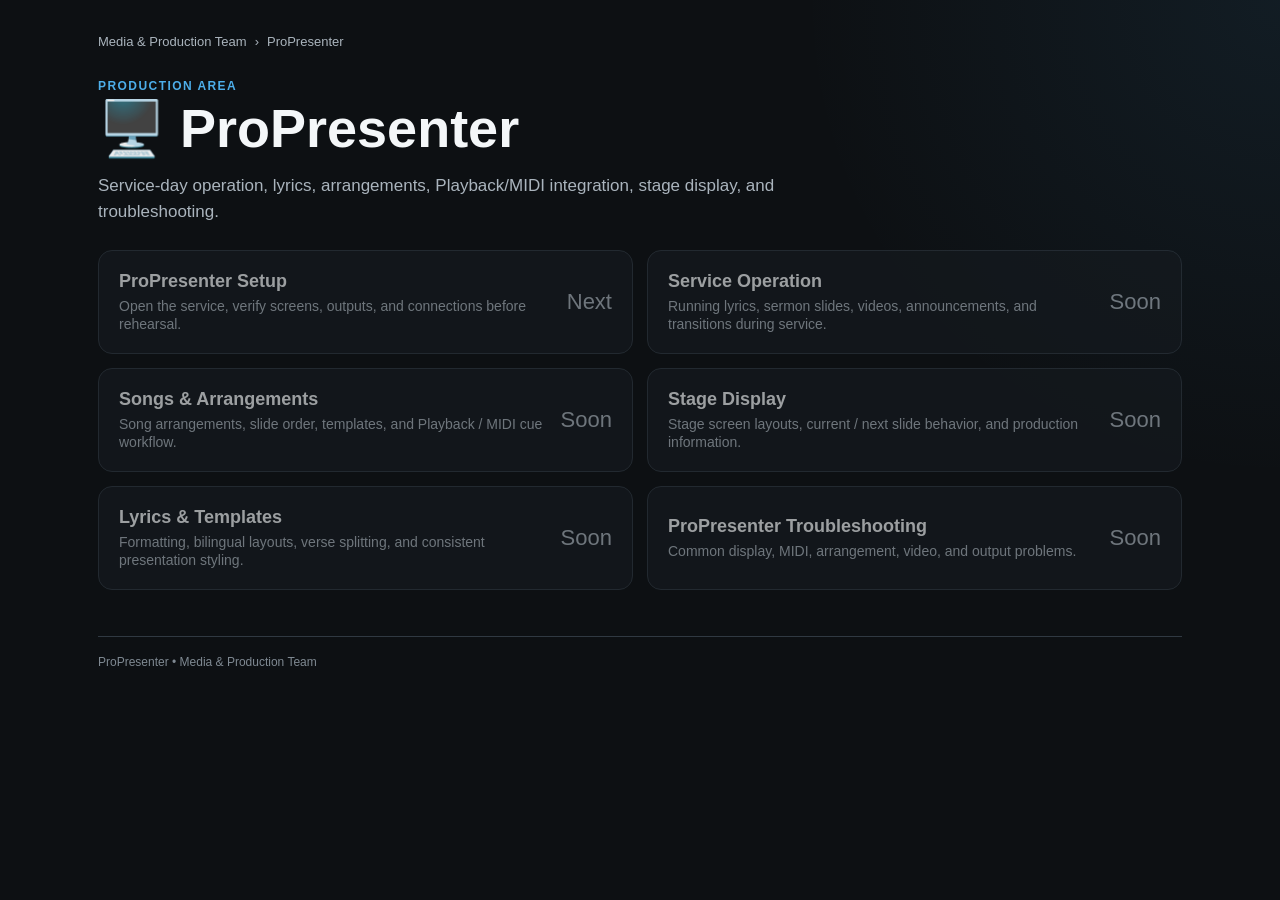
==== pro-presenter/index.html @ 58f9796d "Add ProPresenter section landing page" ====
<!doctype html>
<html lang="en"><head>
<meta charset="utf-8"><meta name="viewport" content="width=device-width,initial-scale=1">
<title>ProPresenter | Media & Production Team</title><link rel="stylesheet" href="../styles.css">
</head><body><main class="wrap">
<div class="breadcrumb"><a href="../">Media & Production Team</a><span>›</span><span>ProPresenter</span></div>
<section class="pagehead">
<div class="eyebrow">Production Area</div><h1>🖥️ ProPresenter</h1>
<p>Service-day operation, lyrics, arrangements, Playback/MIDI integration, stage display, and troubleshooting.</p>
</section>
<section class="action-grid">
<div class="action soon"><div><b>ProPresenter Setup</b><span>Open the service, verify screens, outputs, and connections before rehearsal.</span></div><div class="arrow">Next</div></div>
<div class="action soon"><div><b>Service Operation</b><span>Running lyrics, sermon slides, videos, announcements, and transitions during service.</span></div><div class="arrow">Soon</div></div>
<div class="action soon"><div><b>Songs & Arrangements</b><span>Song arrangements, slide order, templates, and Playback / MIDI cue workflow.</span></div><div class="arrow">Soon</div></div>
<div class="action soon"><div><b>Stage Display</b><span>Stage screen layouts, current / next slide behavior, and production information.</span></div><div class="arrow">Soon</div></div>
<div class="action soon"><div><b>Lyrics & Templates</b><span>Formatting, bilingual layouts, verse splitting, and consistent presentation styling.</span></div><div class="arrow">Soon</div></div>
<div class="action soon"><div><b>ProPresenter Troubleshooting</b><span>Common display, MIDI, arrangement, video, and output problems.</span></div><div class="arrow">Soon</div></div>
</section>
<div class="footer">ProPresenter • Media & Production Team</div>
</main></body></html>
---- styles.css ----
:root{
  --bg:#0d1013;
  --panel:#161b20;
  --panel2:#1d2329;
  --line:#303942;
  --text:#f4f7f9;
  --muted:#aab4bd;
  --blue:#4daeea;
  --green:#57ca77;
  --amber:#f0be4a;
  --red:#ee6b69;
  --radius:16px;
}
*{box-sizing:border-box}
html{background:var(--bg);color:var(--text);font-family:Inter,ui-sans-serif,-apple-system,BlinkMacSystemFont,"Segoe UI",sans-serif}
body{margin:0;background:radial-gradient(circle at top right,rgba(77,174,234,.08),transparent 30rem),var(--bg)}
a{color:inherit;text-decoration:none}
.wrap{max-width:1120px;margin:auto;padding:28px 18px 60px}
.topbar{display:flex;align-items:center;justify-content:space-between;gap:16px;margin-bottom:36px}
.brand{display:flex;align-items:center;gap:12px;font-weight:800}
.logo{width:42px;height:42px;border-radius:12px;background:linear-gradient(145deg,#222b33,#11161a);display:grid;place-items:center;border:1px solid var(--line);font-size:21px}
.pill{font-size:12px;color:var(--muted);border:1px solid var(--line);padding:8px 11px;border-radius:999px;background:#13181c}
.hero{padding:24px 0 30px}
.eyebrow{font-size:12px;text-transform:uppercase;letter-spacing:.12em;color:var(--blue);font-weight:800}
h1{font-size:clamp(36px,7vw,64px);line-height:1.02;margin:8px 0 14px;max-width:850px}
.hero p{font-size:18px;line-height:1.55;color:var(--muted);max-width:760px;margin:0}
.section-title{font-size:14px;text-transform:uppercase;letter-spacing:.1em;color:var(--muted);font-weight:800;margin:34px 0 12px}
.grid{display:grid;grid-template-columns:repeat(3,1fr);gap:14px}
.card{display:flex;flex-direction:column;min-height:185px;padding:20px;border:1px solid var(--line);border-radius:var(--radius);background:linear-gradient(145deg,var(--panel2),var(--panel));transition:.18s ease}
.card.live:hover{transform:translateY(-2px);border-color:#52616d}
.card .icon{font-size:28px;margin-bottom:22px}.card h2{font-size:21px;margin:0 0 8px}.card p{color:var(--muted);line-height:1.45;margin:0;flex:1}
.status{margin-top:18px;font-size:12px;font-weight:800;letter-spacing:.04em}.live .status{color:var(--green)}.soon{opacity:.62}.soon .status{color:var(--muted)}
.breadcrumb{display:flex;gap:8px;align-items:center;color:var(--muted);font-size:13px;margin:6px 0 30px}.breadcrumb a:hover{color:var(--text)}
.pagehead h1{font-size:clamp(34px,6vw,54px)}.pagehead p{color:var(--muted);font-size:17px;line-height:1.55;max-width:760px}
.action-grid{display:grid;grid-template-columns:repeat(2,1fr);gap:14px;margin-top:24px}.action{padding:20px;border:1px solid var(--line);border-radius:14px;background:var(--panel);display:flex;justify-content:space-between;gap:15px;align-items:center}.action:hover{border-color:#596a77}.action b{display:block;font-size:18px;margin-bottom:5px}.action span{color:var(--muted);font-size:14px}.arrow{font-size:22px;color:var(--muted)}
.checklist{margin-top:22px;display:grid;gap:14px}.step{border:1px solid var(--line);border-radius:14px;background:var(--panel);overflow:hidden}.step h2{font-size:18px;margin:0;padding:17px 18px;border-bottom:1px solid var(--line)}.items{padding:12px 18px 16px}.item{display:flex;gap:11px;padding:8px 0;line-height:1.45}.box{width:19px;height:19px;border:2px solid #66727c;border-radius:5px;flex:none;margin-top:1px}.callout{margin-top:14px;padding:14px 16px;border-radius:12px;background:#17241b;border:1px solid #2d5739;color:#dff8e5}.warning{background:#2b2516;border-color:#5a4820;color:#fff0bd}
.ref-grid{display:grid;grid-template-columns:repeat(2,1fr);gap:14px;margin-top:22px}.ref{padding:19px;border:1px solid var(--line);border-radius:14px;background:var(--panel);min-height:135px}.ref h2{font-size:18px;margin:0 0 7px}.ref p{color:var(--muted);margin:0 0 18px;line-height:1.45}.ref .open{font-size:13px;font-weight:800;color:var(--blue)}
.footer{margin-top:46px;padding-top:18px;border-top:1px solid var(--line);color:#7f8992;font-size:12px}
@media(max-width:780px){.grid{grid-template-columns:1fr}.action-grid,.ref-grid{grid-template-columns:1fr}.topbar{align-items:flex-start}.pill{display:none}.wrap{padding-top:18px}.card{min-height:160px}}
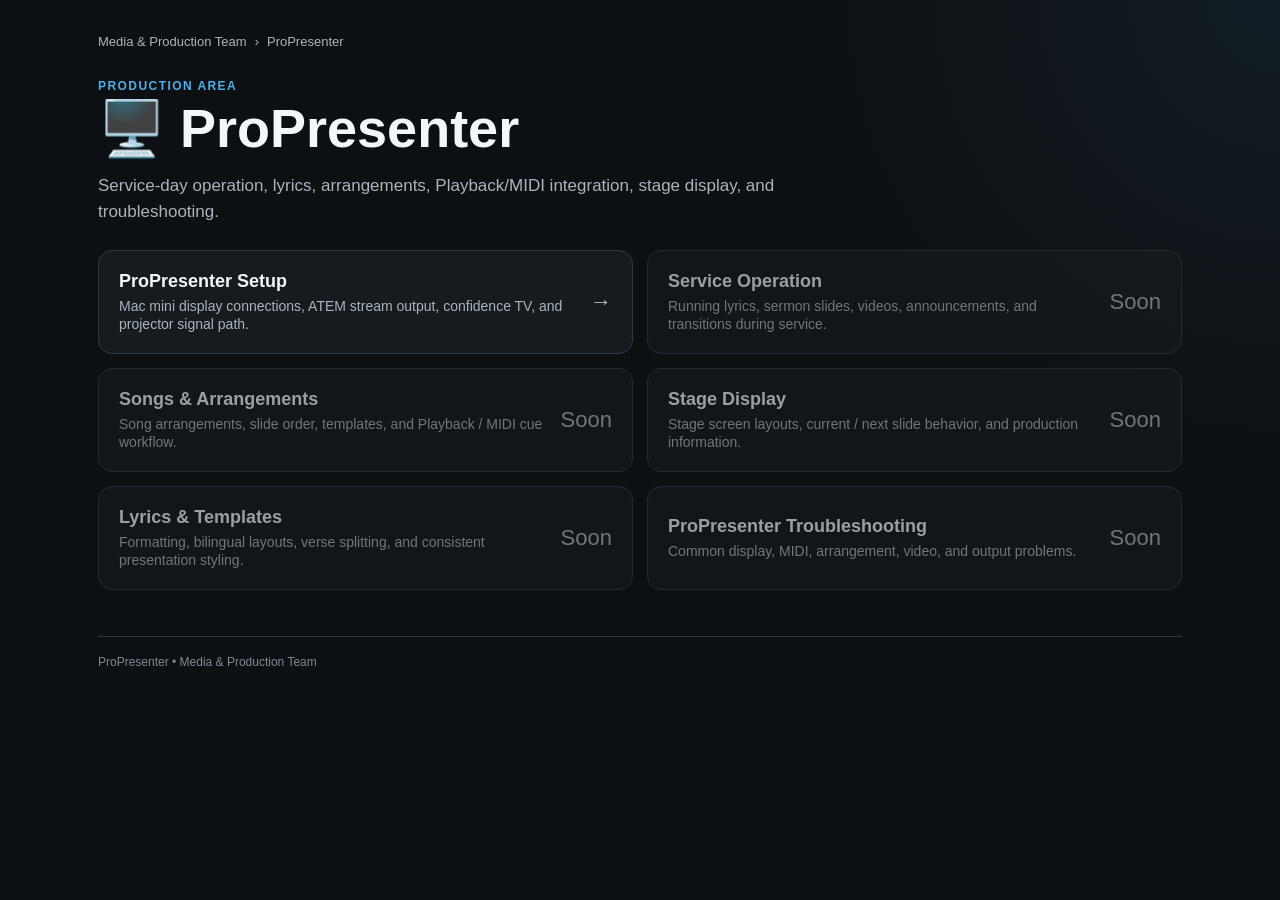
==== commit dd8eba7b: "Activate ProPresenter setup guide" ====
--- a/pro-presenter/index.html
+++ b/pro-presenter/index.html
@@ -9,7 +9,7 @@
 <p>Service-day operation, lyrics, arrangements, Playback/MIDI integration, stage display, and troubleshooting.</p>
 </section>
 <section class="action-grid">
-<div class="action soon"><div><b>ProPresenter Setup</b><span>Open the service, verify screens, outputs, and connections before rehearsal.</span></div><div class="arrow">Next</div></div>
+<a class="action" href="setup.html"><div><b>ProPresenter Setup</b><span>Mac mini display connections, ATEM stream output, confidence TV, and projector signal path.</span></div><div class="arrow">→</div></a>
 <div class="action soon"><div><b>Service Operation</b><span>Running lyrics, sermon slides, videos, announcements, and transitions during service.</span></div><div class="arrow">Soon</div></div>
 <div class="action soon"><div><b>Songs & Arrangements</b><span>Song arrangements, slide order, templates, and Playback / MIDI cue workflow.</span></div><div class="arrow">Soon</div></div>
 <div class="action soon"><div><b>Stage Display</b><span>Stage screen layouts, current / next slide behavior, and production information.</span></div><div class="arrow">Soon</div></div>
